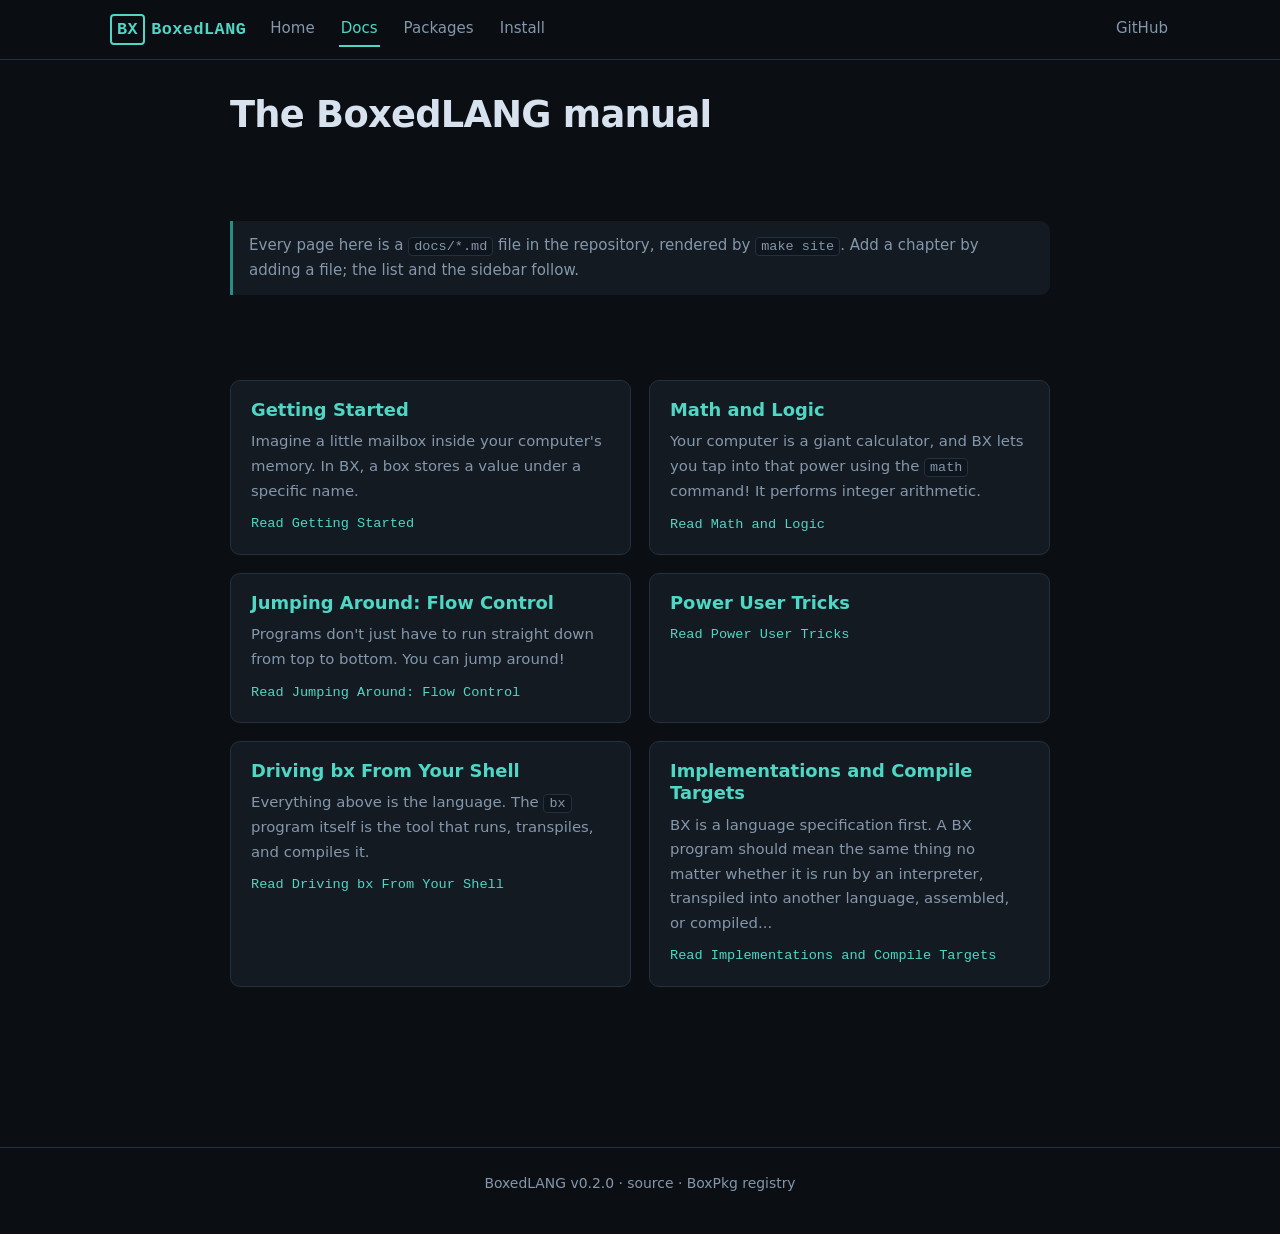
==== site/docs/index.html @ 8f74d949 "Generate the manual one file per page, with a sidebar The manual was a single box-docs-redone.md ren" ====
<!DOCTYPE html>
<html lang="en">
<head>
<meta charset="utf-8">
<meta name="viewport" content="width=device-width, initial-scale=1">
<title>Docs - BoxedLANG</title>
<meta name="description" content="The complete BoxedLANG manual: boxes, jumps, loops, packages, libraries, and compile targets.">
<link rel="icon" href="../favicon.svg" type="image/svg+xml">
<link rel="stylesheet" href="../style.css">
</head>
<body>
<nav class="top">
    <div class="inner">
        <a class="brand" href="../index.html"><span class="sq">BX</span>BoxedLANG</a>
                <a class="nav" href="../index.html">Home</a>
        <a class="nav active" href="../docs/index.html">Docs</a>
        <a class="nav" href="../packages.html">Packages</a>
        <a class="nav" href="../install.html">Install</a>
        <span class="spacer"></span>
        <a class="nav" href="https://github.com/mc20000-01/boxed" rel="noopener">GitHub</a>
    </div>
</nav>
<main class="wrap">
<div class="docs wide"><h1>The BoxedLANG manual</h1>
<div class="note">Every page here is a <code>docs/*.md</code> file in the repository, rendered by <code>make site</code>. Add a chapter by adding a file; the list and the sidebar follow.</div>
<div class="grid">
<article class="card">
  <h2><a href="getting-started.html">Getting Started</a></h2>
  <p>Imagine a little mailbox inside your computer's memory. In BX, a box stores a value under a specific name.</p>
  <p class="more"><a href="getting-started.html">Read Getting Started</a></p>
</article>
<article class="card">
  <h2><a href="math-and-logic.html">Math and Logic</a></h2>
  <p>Your computer is a giant calculator, and BX lets you tap into that power using the <code>math</code> command! It performs integer arithmetic.</p>
  <p class="more"><a href="math-and-logic.html">Read Math and Logic</a></p>
</article>
<article class="card">
  <h2><a href="flow-control.html">Jumping Around: Flow Control</a></h2>
  <p>Programs don't just have to run straight down from top to bottom. You can jump around!</p>
  <p class="more"><a href="flow-control.html">Read Jumping Around: Flow Control</a></p>
</article>
<article class="card">
  <h2><a href="power-users.html">Power User Tricks</a></h2>
  <p></p>
  <p class="more"><a href="power-users.html">Read Power User Tricks</a></p>
</article>
<article class="card">
  <h2><a href="command-line.html">Driving bx From Your Shell</a></h2>
  <p>Everything above is the language. The <code>bx</code> program itself is the tool that runs, transpiles, and compiles it.</p>
  <p class="more"><a href="command-line.html">Read Driving bx From Your Shell</a></p>
</article>
<article class="card">
  <h2><a href="compiling.html">Implementations and Compile Targets</a></h2>
  <p>BX is a language specification first. A BX program should mean the same thing no matter whether it is run by an interpreter, transpiled into another language, assembled, or compiled...</p>
  <p class="more"><a href="compiling.html">Read Implementations and Compile Targets</a></p>
</article>
</div></div>
</main>
<footer>
    BoxedLANG v0.2.0 &middot; <a href="https://github.com/mc20000-01/boxed">source</a> &middot;
    <a href="https://github.com/mc20000-01/BoxPkg">BoxPkg registry</a>
</footer>
</body>
</html>
---- site/style.css ----
/* BoxedLANG site styles - one dark theme shared by every page. */

:root {
    --bg: #0b0f14;
    --bg-raised: #131a22;
    --bg-inset: #0f151c;
    --border: #233040;
    --text: #d7e2ee;
    --text-dim: #8497ab;
    --accent: #4fd6c4;
    --accent-dim: #2a8d81;
    --warn: #f0b429;
    --code-bg: #0a0e13;
    --radius: 10px;
    --mono: ui-monospace, "SF Mono", "JetBrains Mono", "Fira Code", Menlo, Consolas, monospace;
    --sans: system-ui, -apple-system, "Segoe UI", Roboto, "Helvetica Neue", sans-serif;
}

* { box-sizing: border-box; }

html { scroll-behavior: smooth; }

body {
    margin: 0;
    background: var(--bg);
    color: var(--text);
    font-family: var(--sans);
    font-size: 16px;
    line-height: 1.65;
    -webkit-font-smoothing: antialiased;
}

/* ---- layout ---- */

.wrap { max-width: 900px; margin: 0 auto; padding: 0 20px 80px; }
.wrap.wide { max-width: 1100px; }

nav.top {
    position: sticky;
    top: 0;
    z-index: 10;
    background: rgba(11, 15, 20, 0.92);
    backdrop-filter: blur(8px);
    border-bottom: 1px solid var(--border);
}

nav.top .inner {
    max-width: 1100px;
    margin: 0 auto;
    padding: 12px 20px;
    display: flex;
    align-items: center;
    gap: 22px;
    flex-wrap: wrap;
}

.brand {
    font-family: var(--mono);
    font-weight: 700;
    color: var(--accent);
    text-decoration: none;
    letter-spacing: 0.5px;
    font-size: 1.05rem;
}

.brand .sq {
    display: inline-block;
    border: 2px solid var(--accent);
    border-radius: 4px;
    padding: 0 5px;
    margin-right: 6px;
}

nav.top a.nav {
    color: var(--text-dim);
    text-decoration: none;
    font-size: 0.94rem;
    padding: 4px 2px;
    border-bottom: 2px solid transparent;
}

nav.top a.nav:hover { color: var(--text); }
nav.top a.nav.active { color: var(--accent); border-bottom-color: var(--accent); }
nav.top .spacer { flex: 1; }

main { padding-top: 34px; }

footer {
    border-top: 1px solid var(--border);
    color: var(--text-dim);
    font-size: 0.87rem;
    padding: 24px 20px 40px;
    text-align: center;
}

footer a { color: var(--text-dim); }

/* ---- type ---- */

h1, h2, h3, h4 { line-height: 1.25; margin: 1.9em 0 0.6em; font-weight: 650; }
h1 { font-size: 2.3rem; margin-top: 0; letter-spacing: -0.02em; }
h2 {
    font-size: 1.5rem;
    padding-bottom: 8px;
    border-bottom: 1px solid var(--border);
}
h3 { font-size: 1.16rem; color: var(--accent); font-family: var(--mono); }
h4 { font-size: 1rem; color: var(--text-dim); text-transform: uppercase; letter-spacing: 0.06em; }

p { margin: 0.85em 0; }

a { color: var(--accent); text-decoration: none; }
a:hover { text-decoration: underline; }

ul, ol { padding-left: 1.4em; }
li { margin: 0.3em 0; }

hr { border: 0; border-top: 1px solid var(--border); margin: 2.4em 0; }

code {
    font-family: var(--mono);
    font-size: 0.9em;
    background: var(--bg-inset);
    border: 1px solid var(--border);
    border-radius: 4px;
    padding: 1px 5px;
}

pre {
    background: var(--code-bg);
    border: 1px solid var(--border);
    border-radius: var(--radius);
    padding: 14px 16px;
    overflow-x: auto;
    margin: 1.1em 0;
    position: relative;
}

pre code {
    background: none;
    border: 0;
    padding: 0;
    font-size: 0.88rem;
    line-height: 1.5;
}

/* ---- hero ---- */

.hero { padding: 20px 0 10px; }
.hero h1 { font-size: 3rem; margin-bottom: 0.1em; }
.hero h1 .sq {
    display: inline-block;
    border: 3px solid var(--accent);
    border-radius: 8px;
    padding: 0 10px;
    color: var(--accent);
}
.hero p.lead { font-size: 1.18rem; color: var(--text-dim); max-width: 62ch; }

.tag {
    display: inline-block;
    font-family: var(--mono);
    font-size: 0.76rem;
    color: var(--accent);
    border: 1px solid var(--accent-dim);
    background: rgba(79, 214, 196, 0.07);
    border-radius: 999px;
    padding: 3px 11px;
    margin: 0 6px 6px 0;
}

/* ---- buttons ---- */

.btnrow { display: flex; gap: 12px; flex-wrap: wrap; margin: 26px 0 8px; }

.btn {
    display: inline-block;
    font-family: var(--mono);
    font-size: 0.93rem;
    padding: 10px 18px;
    border-radius: 8px;
    border: 1px solid var(--border);
    background: var(--bg-raised);
    color: var(--text);
    text-decoration: none;
}

.btn:hover { border-color: var(--accent-dim); text-decoration: none; }
.btn.primary { background: var(--accent); color: #06231f; border-color: var(--accent); font-weight: 650; }

/* ---- cards ---- */

.cards { display: grid; grid-template-columns: repeat(auto-fit, minmax(230px, 1fr)); gap: 14px; margin: 26px 0; }

.card {
    background: var(--bg-raised);
    border: 1px solid var(--border);
    border-radius: var(--radius);
    padding: 16px 18px;
}

.card h3 { margin: 0 0 6px; font-size: 1rem; color: var(--text); font-family: var(--sans); }
.card p { margin: 0; color: var(--text-dim); font-size: 0.92rem; }
.card .cmd { font-family: var(--mono); color: var(--accent); font-size: 0.88rem; }

/* ---- tables ---- */

table {
    width: 100%;
    border-collapse: collapse;
    margin: 1.2em 0;
    font-size: 0.92rem;
}

th, td { text-align: left; padding: 9px 12px; border-bottom: 1px solid var(--border); vertical-align: top; }
th { color: var(--accent); font-family: var(--mono); font-weight: 600; font-size: 0.85rem; text-transform: uppercase; letter-spacing: 0.05em; }
tbody tr:hover { background: rgba(79, 214, 196, 0.03); }
td code { white-space: nowrap; }

/* ---- package list ---- */

.pkg { border: 1px solid var(--border); border-radius: var(--radius); padding: 16px 18px; margin: 14px 0; background: var(--bg-raised); }
.pkg .head { display: flex; align-items: baseline; gap: 10px; flex-wrap: wrap; }
.pkg .name { font-family: var(--mono); font-size: 1.1rem; color: var(--accent); font-weight: 650; }
.pkg .ver { font-family: var(--mono); font-size: 0.8rem; color: var(--warn); border: 1px solid rgba(240, 180, 41, 0.35); border-radius: 999px; padding: 1px 8px; }
.pkg p { margin: 8px 0 0; color: var(--text-dim); font-size: 0.94rem; }
.pkg .meta { font-family: var(--mono); font-size: 0.8rem; color: var(--text-dim); margin-top: 8px; }
.pkg .use { margin-top: 10px; }

/* ---- docs table of contents ---- */

.toc {
    background: var(--bg-raised);
    border: 1px solid var(--border);
    border-radius: var(--radius);
    padding: 14px 18px;
    margin: 0 0 34px;
    font-size: 0.93rem;
}

.toc ol { margin: 6px 0 0; padding-left: 1.2em; }
.toc > summary { cursor: pointer; color: var(--accent); font-family: var(--mono); font-weight: 600; }
.toc h2 { border: 0; margin: 0 0 4px; padding: 0; font-size: 1.15rem; }

/* ---- notes ---- */

.note {
    border-left: 3px solid var(--accent-dim);
    background: var(--bg-raised);
    border-radius: 0 var(--radius) var(--radius) 0;
    padding: 12px 16px;
    margin: 1.4em 0;
    color: var(--text-dim);
    font-size: 0.94rem;
}

.note strong { color: var(--text); }

/* ---- docs pages ----
 * One file per docs/*.md, so a page is a sidebar of chapters beside the text.
 * The sidebar is a column rather than a nav row because a manual is read one
 * page at a time and the chapter list should stay put while the text scrolls.
 */

.docs {
    display: grid;
    grid-template-columns: 240px minmax(0, 1fr);
    gap: 40px;
    align-items: start;
    max-width: 1100px;
    margin: 0 auto;
    padding: 32px 20px 80px;
}
.docs.wide { grid-template-columns: minmax(0, 1fr); max-width: 900px; }

nav.side {
    position: sticky;
    top: 76px;
    font-size: 0.94rem;
}
nav.side .side-t {
    font-family: var(--mono);
    font-size: 0.78rem;
    letter-spacing: 0.08em;
    text-transform: uppercase;
    color: var(--text-dim);
    margin: 0 0 10px;
}
nav.side ul { list-style: none; margin: 0; padding: 0; }
nav.side li { margin: 0 0 2px; }
nav.side a {
    display: block;
    padding: 6px 10px;
    border-radius: 8px;
    color: var(--text-dim);
    text-decoration: none;
    border-left: 2px solid transparent;
}
nav.side a:hover { color: var(--text); background: var(--bg-raised); }
nav.side a.on {
    color: var(--accent);
    border-left-color: var(--accent);
    background: var(--bg-raised);
}
nav.side .side-f {
    margin: 18px 0 0;
    padding-top: 14px;
    border-top: 1px solid var(--border);
    font-size: 0.85rem;
    color: var(--text-dim);
}

.doc { min-width: 0; }
.doc > h1 { margin-top: 0; }
.doc h2 {
    margin-top: 2.2em;
    padding-top: 0.4em;
    border-top: 1px solid var(--border);
}
.doc .next { margin-top: 3em; font-family: var(--mono); font-size: 0.9rem; }

/* The landing page is a grid of chapters, newest first because the files are
 * numbered in reading order. */
.grid {
    display: grid;
    grid-template-columns: repeat(auto-fill, minmax(280px, 1fr));
    gap: 18px;
    margin-top: 24px;
}
.card {
    background: var(--bg-raised);
    border: 1px solid var(--border);
    border-radius: var(--radius);
    padding: 18px 20px;
}
.card h2 { margin: 0 0 8px; font-size: 1.12rem; border: 0; padding: 0; }
.card p { margin: 0 0 10px; color: var(--text-dim); font-size: 0.93rem; }
.card .more { margin: 0; font-family: var(--mono); font-size: 0.85rem; }
.card a { color: var(--accent); }

@media (max-width: 820px) {
    .docs { grid-template-columns: minmax(0, 1fr); gap: 24px; }
    nav.side { position: static; border-bottom: 1px solid var(--border); padding-bottom: 18px; }
    nav.side .side-f { display: none; }
}

@media (max-width: 620px) {
    .hero h1 { font-size: 2.2rem; }
    nav.top .inner { gap: 14px; }
    nav.top a.nav { font-size: 0.88rem; }
}
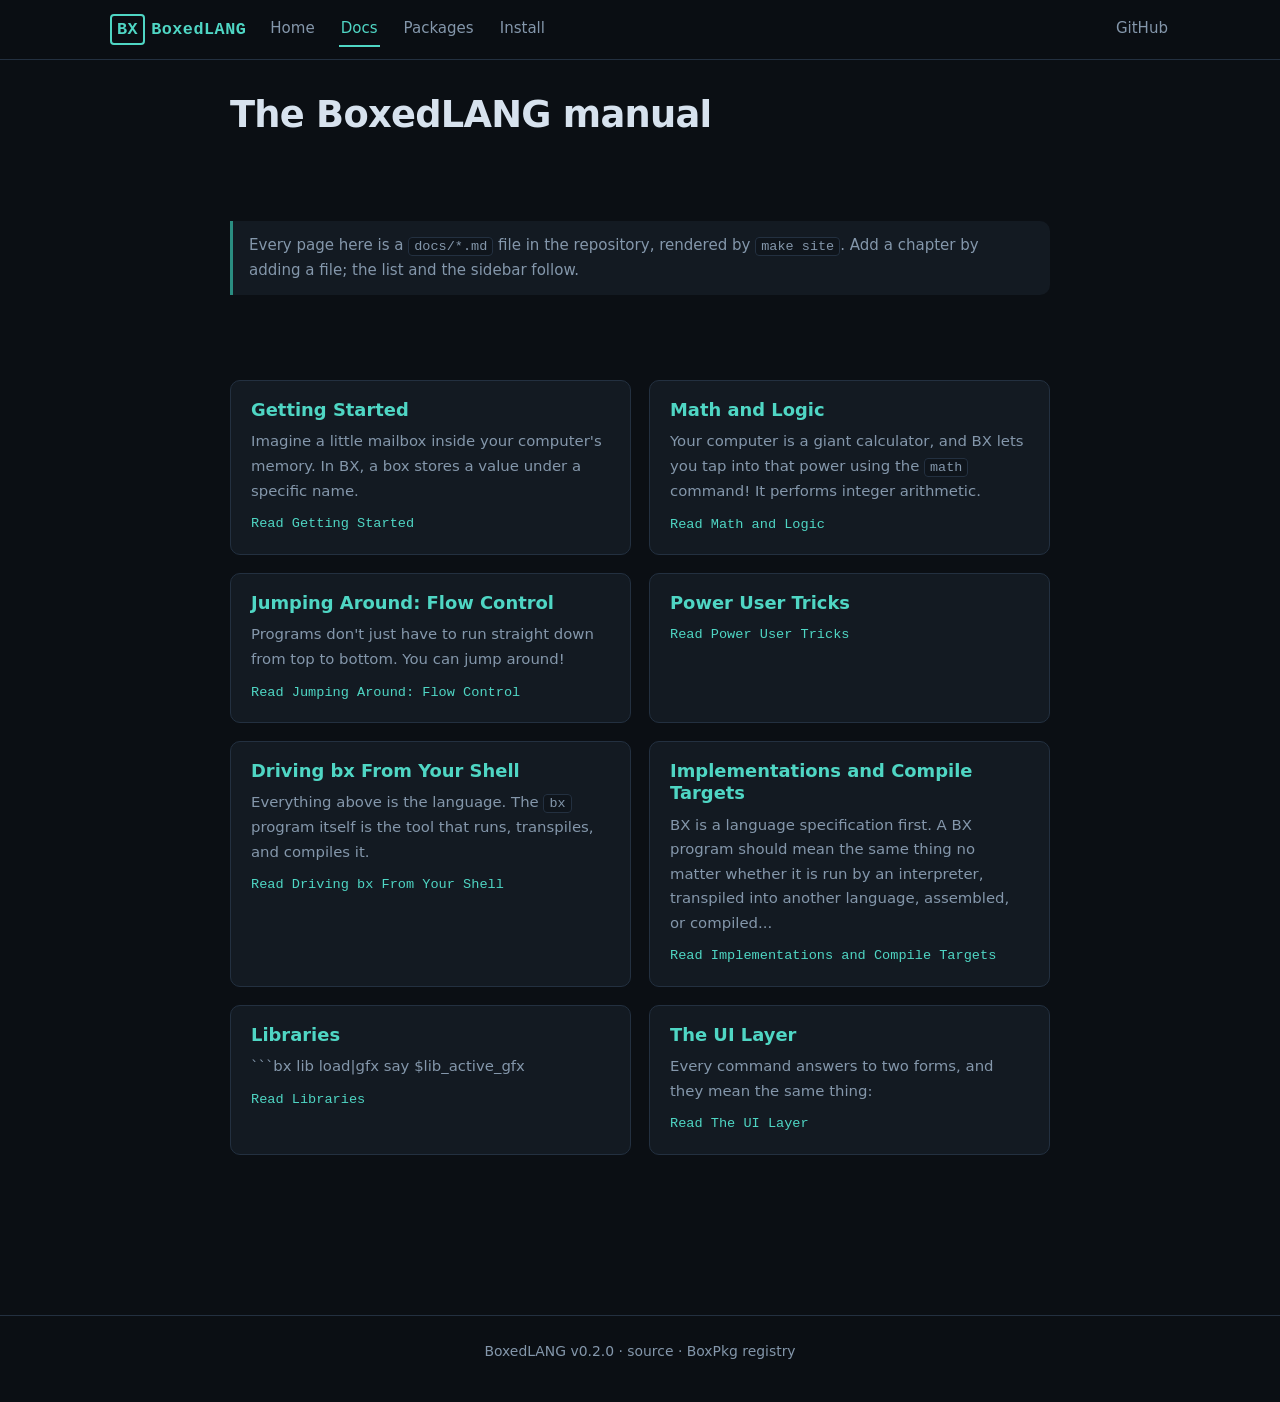
==== commit 345cefe9: "Document the libraries, the UI layer, and compiler rulesets The manual described the libraries as a " ====
--- a/site/docs/index.html
+++ b/site/docs/index.html
@@ -54,6 +54,16 @@
   <p>BX is a language specification first. A BX program should mean the same thing no matter whether it is run by an interpreter, transpiled into another language, assembled, or compiled...</p>
   <p class="more"><a href="compiling.html">Read Implementations and Compile Targets</a></p>
 </article>
+<article class="card">
+  <h2><a href="libraries.html">Libraries</a></h2>
+  <p>```bx lib load|gfx say $lib_active_gfx</p>
+  <p class="more"><a href="libraries.html">Read Libraries</a></p>
+</article>
+<article class="card">
+  <h2><a href="ui.html">The UI Layer</a></h2>
+  <p>Every command answers to two forms, and they mean the same thing:</p>
+  <p class="more"><a href="ui.html">Read The UI Layer</a></p>
+</article>
 </div></div>
 </main>
 <footer>
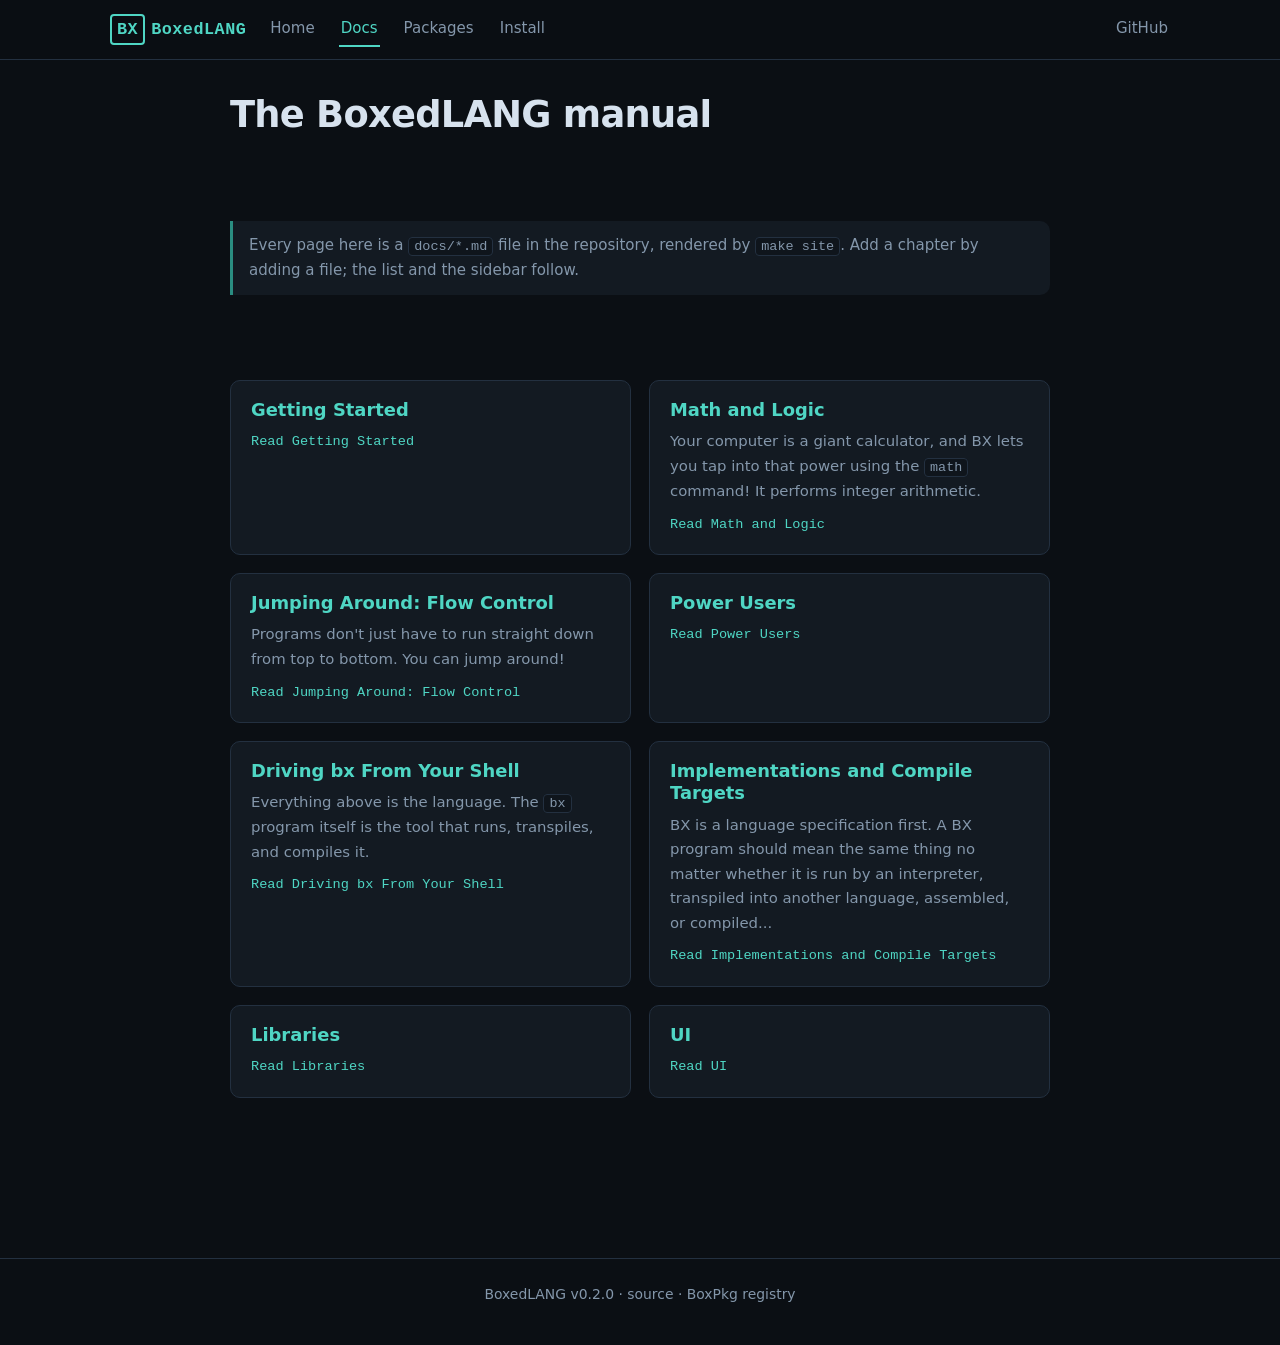
==== commit 81098efe: "ci: ask for a Pages build with the permission it needs The push to the web branch was succeeding; th" ====
--- a/site/docs/index.html
+++ b/site/docs/index.html
@@ -26,7 +26,7 @@
 <div class="grid">
 <article class="card">
   <h2><a href="getting-started.html">Getting Started</a></h2>
-  <p>Imagine a little mailbox inside your computer's memory. In BX, a box stores a value under a specific name.</p>
+  <p></p>
   <p class="more"><a href="getting-started.html">Read Getting Started</a></p>
 </article>
 <article class="card">
@@ -40,9 +40,9 @@
   <p class="more"><a href="flow-control.html">Read Jumping Around: Flow Control</a></p>
 </article>
 <article class="card">
-  <h2><a href="power-users.html">Power User Tricks</a></h2>
+  <h2><a href="power-users.html">Power Users</a></h2>
   <p></p>
-  <p class="more"><a href="power-users.html">Read Power User Tricks</a></p>
+  <p class="more"><a href="power-users.html">Read Power Users</a></p>
 </article>
 <article class="card">
   <h2><a href="command-line.html">Driving bx From Your Shell</a></h2>
@@ -56,13 +56,13 @@
 </article>
 <article class="card">
   <h2><a href="libraries.html">Libraries</a></h2>
-  <p>```bx lib load|gfx say $lib_active_gfx</p>
+  <p></p>
   <p class="more"><a href="libraries.html">Read Libraries</a></p>
 </article>
 <article class="card">
-  <h2><a href="ui.html">The UI Layer</a></h2>
-  <p>Every command answers to two forms, and they mean the same thing:</p>
-  <p class="more"><a href="ui.html">Read The UI Layer</a></p>
+  <h2><a href="ui.html">UI</a></h2>
+  <p></p>
+  <p class="more"><a href="ui.html">Read UI</a></p>
 </article>
 </div></div>
 </main>
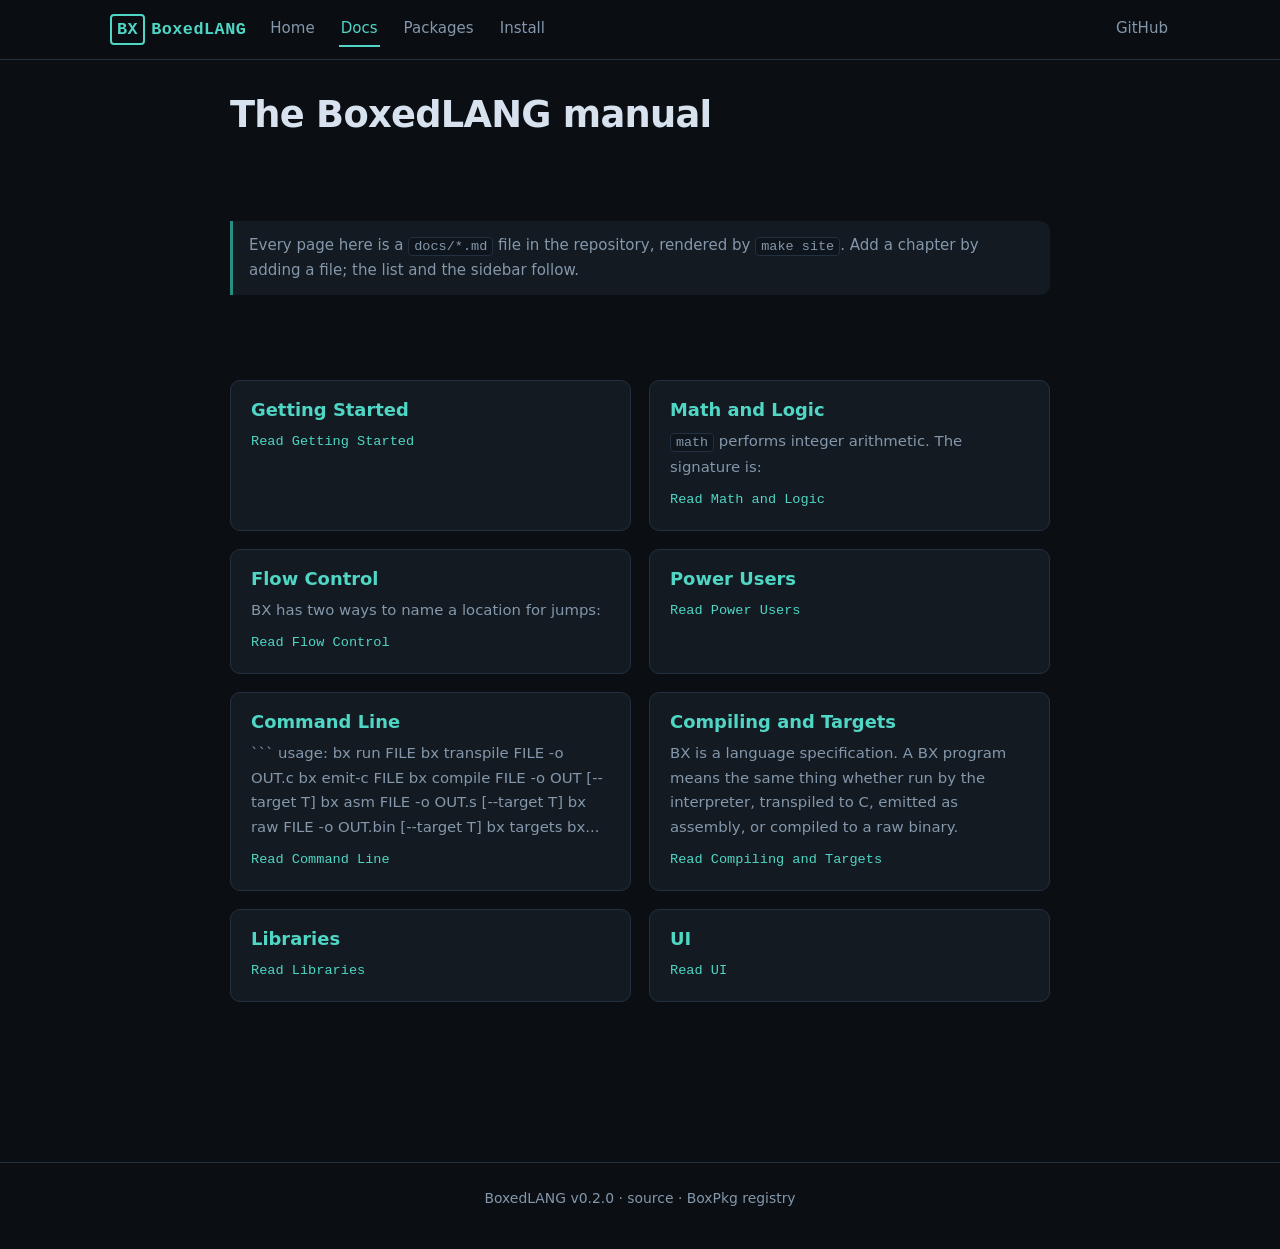
==== commit 1b0071af: "site: add CNAME for box.sdisk.us" ====
--- a/site/docs/index.html
+++ b/site/docs/index.html
@@ -31,13 +31,13 @@
 </article>
 <article class="card">
   <h2><a href="math-and-logic.html">Math and Logic</a></h2>
-  <p>Your computer is a giant calculator, and BX lets you tap into that power using the <code>math</code> command! It performs integer arithmetic.</p>
+  <p><code>math</code> performs integer arithmetic. The signature is:</p>
   <p class="more"><a href="math-and-logic.html">Read Math and Logic</a></p>
 </article>
 <article class="card">
-  <h2><a href="flow-control.html">Jumping Around: Flow Control</a></h2>
-  <p>Programs don't just have to run straight down from top to bottom. You can jump around!</p>
-  <p class="more"><a href="flow-control.html">Read Jumping Around: Flow Control</a></p>
+  <h2><a href="flow-control.html">Flow Control</a></h2>
+  <p>BX has two ways to name a location for jumps:</p>
+  <p class="more"><a href="flow-control.html">Read Flow Control</a></p>
 </article>
 <article class="card">
   <h2><a href="power-users.html">Power Users</a></h2>
@@ -45,14 +45,14 @@
   <p class="more"><a href="power-users.html">Read Power Users</a></p>
 </article>
 <article class="card">
-  <h2><a href="command-line.html">Driving bx From Your Shell</a></h2>
-  <p>Everything above is the language. The <code>bx</code> program itself is the tool that runs, transpiles, and compiles it.</p>
-  <p class="more"><a href="command-line.html">Read Driving bx From Your Shell</a></p>
+  <h2><a href="command-line.html">Command Line</a></h2>
+  <p>``` usage: bx run FILE bx transpile FILE -o OUT.c bx emit-c FILE bx compile FILE -o OUT [--target T] bx asm FILE -o OUT.s [--target T] bx raw FILE -o OUT.bin [--target T] bx targets bx...</p>
+  <p class="more"><a href="command-line.html">Read Command Line</a></p>
 </article>
 <article class="card">
-  <h2><a href="compiling.html">Implementations and Compile Targets</a></h2>
-  <p>BX is a language specification first. A BX program should mean the same thing no matter whether it is run by an interpreter, transpiled into another language, assembled, or compiled...</p>
-  <p class="more"><a href="compiling.html">Read Implementations and Compile Targets</a></p>
+  <h2><a href="compiling.html">Compiling and Targets</a></h2>
+  <p>BX is a language specification. A BX program means the same thing whether run by the interpreter, transpiled to C, emitted as assembly, or compiled to a raw binary.</p>
+  <p class="more"><a href="compiling.html">Read Compiling and Targets</a></p>
 </article>
 <article class="card">
   <h2><a href="libraries.html">Libraries</a></h2>
